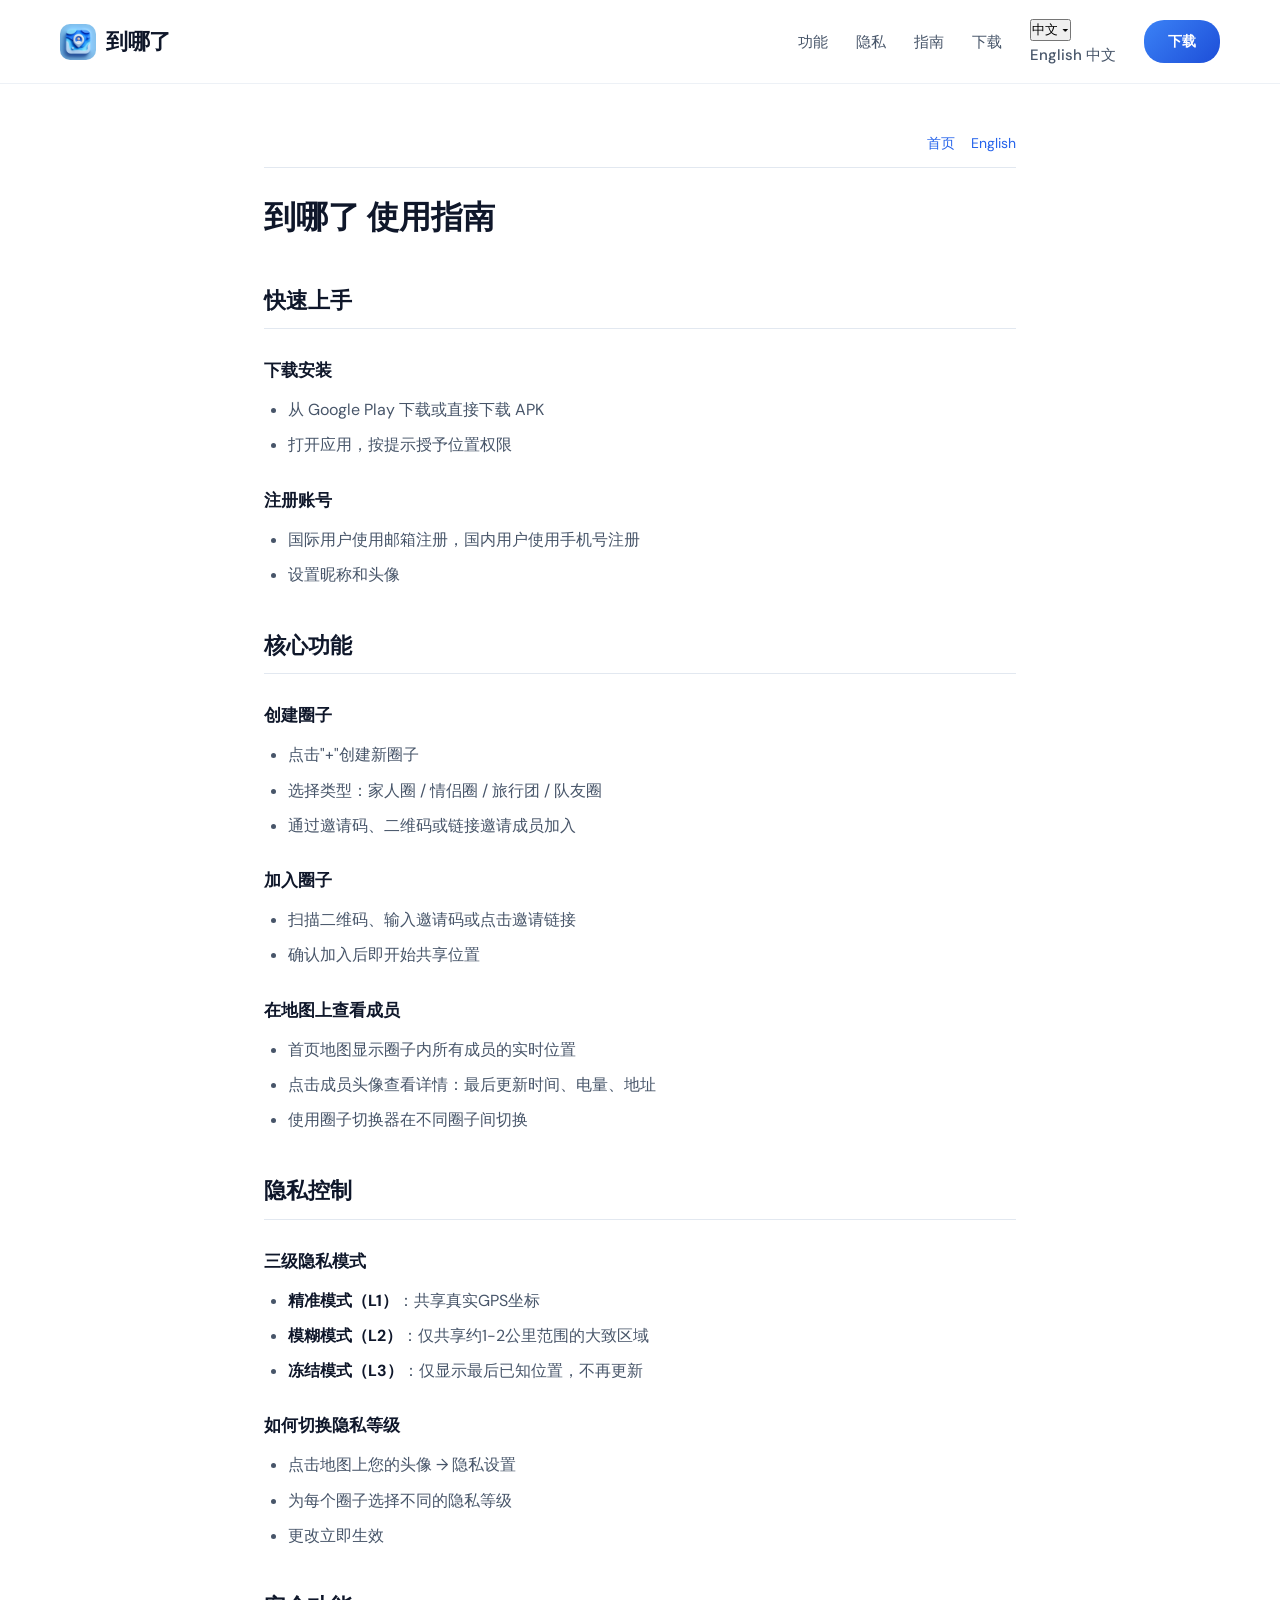
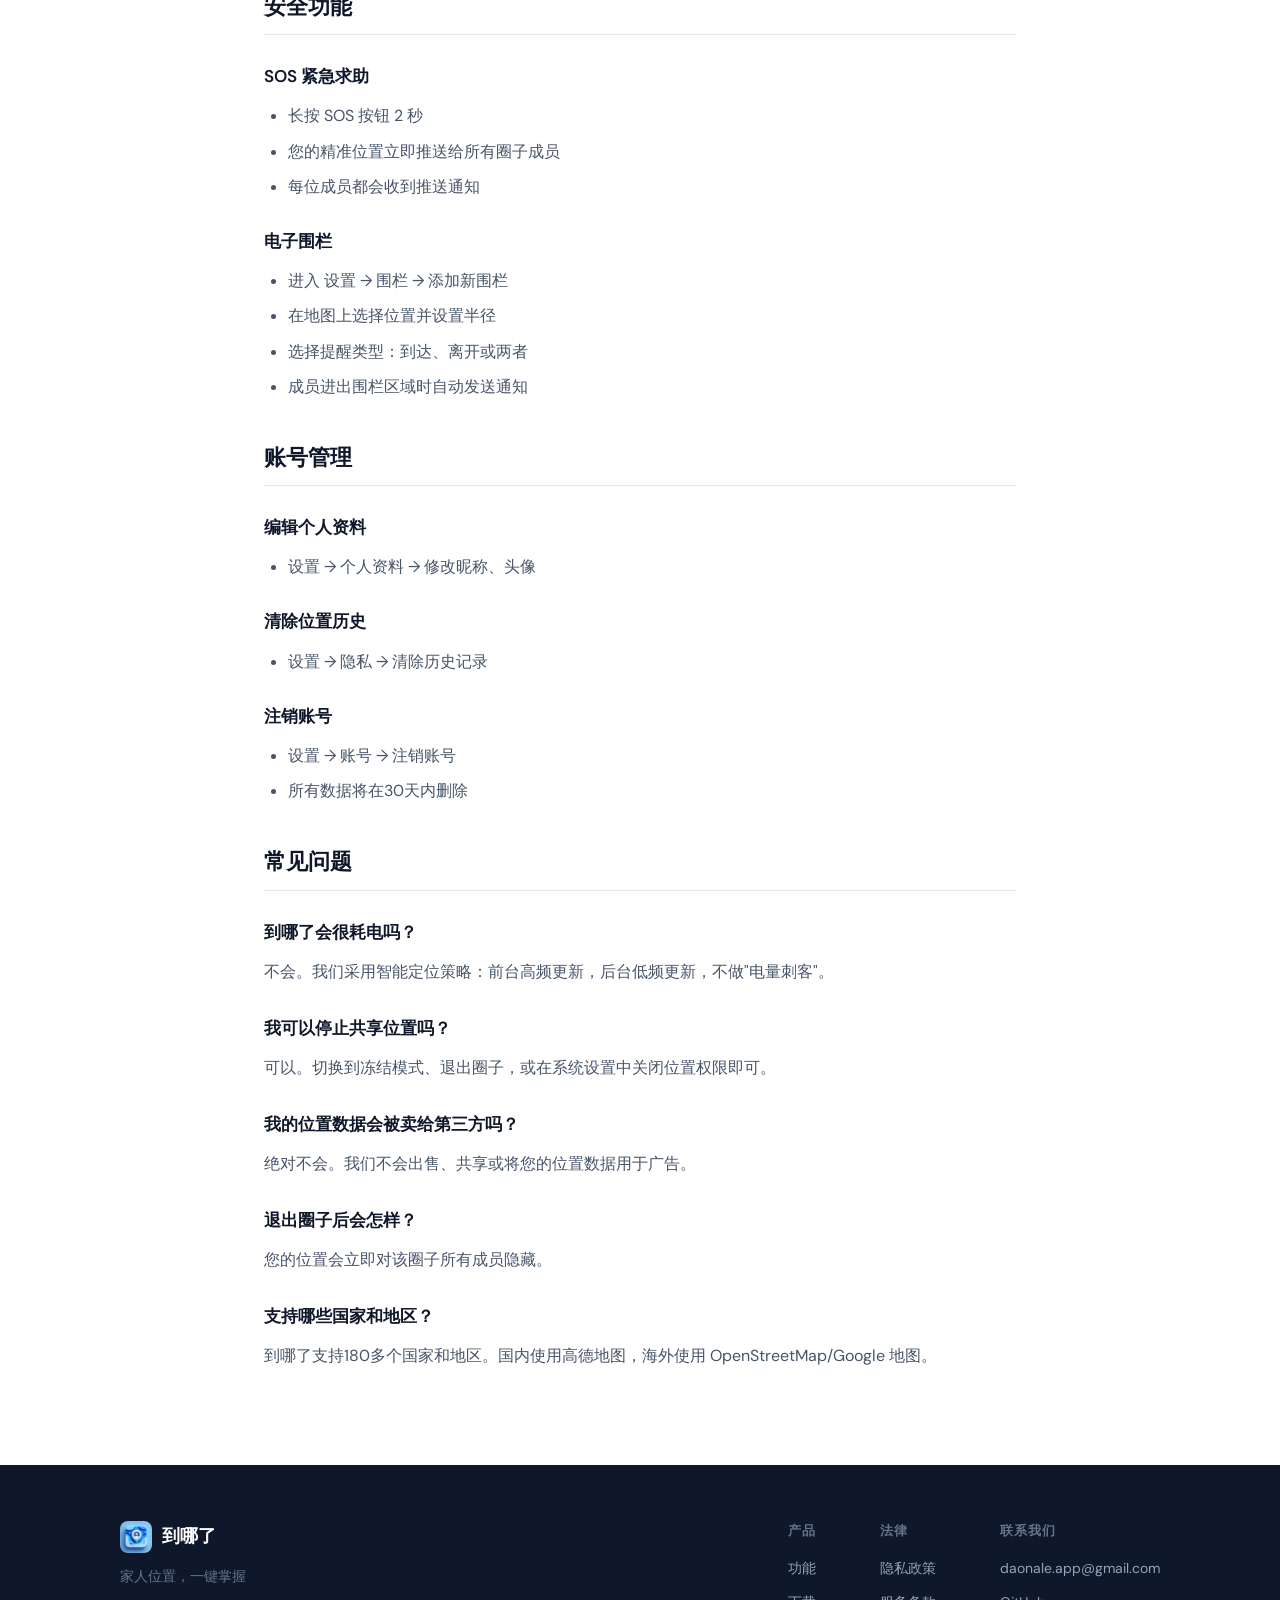
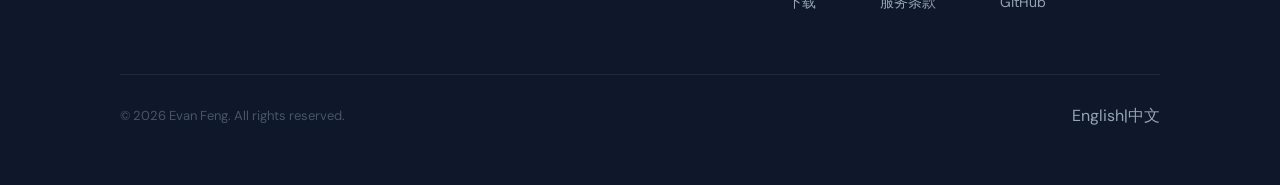
==== guide-zh.html @ 5cad8bc1 "feat: rebrand to NearU, compress icon, add language dropdown, user guide pages, update author to Eva" ====
<!DOCTYPE html>
<html lang="zh-CN">
<head>
    <meta charset="UTF-8">
    <meta name="viewport" content="width=device-width, initial-scale=1.0">
    <title>使用指南 - 到哪了</title>
    <meta name="description" content="到哪了使用指南 — 快速上手、核心功能、隐私控制与常见问题。">
    <link rel="icon" href="favicon-32.png" type="image/png">
    <link rel="preconnect" href="https://fonts.googleapis.com">
    <link rel="preconnect" href="https://fonts.gstatic.com" crossorigin>
    <link href="https://fonts.googleapis.com/css2?family=DM+Sans:ital,opsz,wght@0,9..40,400;0,9..40,500;0,9..40,600;0,9..40,700;1,9..40,400&display=swap" rel="stylesheet">
    <link rel="stylesheet" href="style.css">
</head>
<body>

<!-- Header -->
<header class="header">
    <a href="index-zh.html" class="logo">
        <div class="logo-icon"><img src="icon.png" alt="到哪了"></div>
        <span class="logo-text">到哪了</span>
    </a>
    <nav class="nav">
        <a href="index-zh.html#features">功能</a>
        <a href="privacy-zh.html">隐私</a>
        <a href="guide-zh.html">指南</a>
        <a href="index-zh.html#download">下载</a>
        <div class="lang-dropdown">
            <button class="lang-toggle" aria-label="切换语言">中文 ▾</button>
            <div class="lang-menu">
                <a href="guide.html">English</a>
                <a href="guide-zh.html" class="active">中文</a>
            </div>
        </div>
        <a href="index-zh.html#download" class="btn-download">下载</a>
    </nav>
</header>

<main class="legal-page">

    <div class="legal-lang"><a href="index-zh.html">首页</a><a href="guide.html">English</a></div>

    <h1>到哪了 使用指南</h1>

    <h2>快速上手</h2>

    <h3>下载安装</h3>
    <ul>
        <li>从 Google Play 下载或直接下载 APK</li>
        <li>打开应用，按提示授予位置权限</li>
    </ul>

    <h3>注册账号</h3>
    <ul>
        <li>国际用户使用邮箱注册，国内用户使用手机号注册</li>
        <li>设置昵称和头像</li>
    </ul>

    <h2>核心功能</h2>

    <h3>创建圈子</h3>
    <ul>
        <li>点击"+"创建新圈子</li>
        <li>选择类型：家人圈 / 情侣圈 / 旅行团 / 队友圈</li>
        <li>通过邀请码、二维码或链接邀请成员加入</li>
    </ul>

    <h3>加入圈子</h3>
    <ul>
        <li>扫描二维码、输入邀请码或点击邀请链接</li>
        <li>确认加入后即开始共享位置</li>
    </ul>

    <h3>在地图上查看成员</h3>
    <ul>
        <li>首页地图显示圈子内所有成员的实时位置</li>
        <li>点击成员头像查看详情：最后更新时间、电量、地址</li>
        <li>使用圈子切换器在不同圈子间切换</li>
    </ul>

    <h2>隐私控制</h2>

    <h3>三级隐私模式</h3>
    <ul>
        <li><strong>精准模式（L1）</strong>：共享真实GPS坐标</li>
        <li><strong>模糊模式（L2）</strong>：仅共享约1-2公里范围的大致区域</li>
        <li><strong>冻结模式（L3）</strong>：仅显示最后已知位置，不再更新</li>
    </ul>

    <h3>如何切换隐私等级</h3>
    <ul>
        <li>点击地图上您的头像 &rarr; 隐私设置</li>
        <li>为每个圈子选择不同的隐私等级</li>
        <li>更改立即生效</li>
    </ul>

    <h2>安全功能</h2>

    <h3>SOS 紧急求助</h3>
    <ul>
        <li>长按 SOS 按钮 2 秒</li>
        <li>您的精准位置立即推送给所有圈子成员</li>
        <li>每位成员都会收到推送通知</li>
    </ul>

    <h3>电子围栏</h3>
    <ul>
        <li>进入 设置 &rarr; 围栏 &rarr; 添加新围栏</li>
        <li>在地图上选择位置并设置半径</li>
        <li>选择提醒类型：到达、离开或两者</li>
        <li>成员进出围栏区域时自动发送通知</li>
    </ul>

    <h2>账号管理</h2>

    <h3>编辑个人资料</h3>
    <ul>
        <li>设置 &rarr; 个人资料 &rarr; 修改昵称、头像</li>
    </ul>

    <h3>清除位置历史</h3>
    <ul>
        <li>设置 &rarr; 隐私 &rarr; 清除历史记录</li>
    </ul>

    <h3>注销账号</h3>
    <ul>
        <li>设置 &rarr; 账号 &rarr; 注销账号</li>
        <li>所有数据将在30天内删除</li>
    </ul>

    <h2>常见问题</h2>

    <h3>到哪了会很耗电吗？</h3>
    <p>不会。我们采用智能定位策略：前台高频更新，后台低频更新，不做"电量刺客"。</p>

    <h3>我可以停止共享位置吗？</h3>
    <p>可以。切换到冻结模式、退出圈子，或在系统设置中关闭位置权限即可。</p>

    <h3>我的位置数据会被卖给第三方吗？</h3>
    <p>绝对不会。我们不会出售、共享或将您的位置数据用于广告。</p>

    <h3>退出圈子后会怎样？</h3>
    <p>您的位置会立即对该圈子所有成员隐藏。</p>

    <h3>支持哪些国家和地区？</h3>
    <p>到哪了支持180多个国家和地区。国内使用高德地图，海外使用 OpenStreetMap/Google 地图。</p>

</main>

<!-- Footer -->
<footer class="footer">
    <div class="footer-top">
        <div class="footer-brand">
            <div class="footer-logo"><div class="footer-logo-icon"><img src="icon.png" alt="到哪了"></div><span>到哪了</span></div>
            <div class="footer-tagline">家人位置，一键掌握</div>
        </div>
        <div class="footer-links">
            <div class="footer-col"><h4>产品</h4><a href="index-zh.html#features">功能</a><a href="index-zh.html#download">下载</a></div>
            <div class="footer-col"><h4>法律</h4><a href="privacy-zh.html">隐私政策</a><a href="terms-zh.html">服务条款</a></div>
            <div class="footer-col"><h4>联系我们</h4><a href="mailto:daonale.app@gmail.com">daonale.app@gmail.com</a><a href="https://github.com/fenghc66">GitHub</a></div>
        </div>
    </div>
    <div class="footer-divider"></div>
    <div class="footer-bottom">
        <p>&copy; 2026 Evan Feng. All rights reserved.</p>
        <div class="footer-lang"><a href="index.html">English</a><span>|</span><a href="index-zh.html">中文</a></div>
    </div>
</footer>
</body>
</html>
---- style.css ----
/* ── NearU Global Theme — Blue (matches app icon) ── */
:root {
    --blue-50: #EFF6FF;
    --blue-100: #DBEAFE;
    --blue-200: #BFDBFE;
    --blue-300: #93C5FD;
    --blue-400: #60A5FA;
    --blue-500: #3B82F6;
    --blue-600: #2563EB;
    --blue-700: #1D4ED8;
    --blue-800: #1E40AF;
    --blue-900: #1E3A5F;
    --sky-100: #E0F2FE;
    --sky-200: #BAE6FD;
    --sky-400: #38BDF8;
    --text-primary: #0F172A;
    --text-secondary: #475569;
    --text-muted: #94A3B8;
    --bg-page: #FFFFFF;
    --bg-soft: #F8FAFF;
    --border-light: #E2E8F0;
    --green: #22C55E;
    --red: #EF4444;
    --amber: #F59E0B;
}

* { margin: 0; padding: 0; box-sizing: border-box; }
body { font-family: 'DM Sans', -apple-system, BlinkMacSystemFont, 'Segoe UI', sans-serif; color: var(--text-primary); line-height: 1.6; -webkit-font-smoothing: antialiased; }
a { text-decoration: none; color: inherit; }

/* ── Shared Header ── */
.header { display: flex; justify-content: space-between; align-items: center; padding: 16px 60px; position: sticky; top: 0; z-index: 100; backdrop-filter: blur(16px); background: rgba(255,255,255,0.88); border-bottom: 1px solid rgba(226,232,240,0.6); }
.logo { display: flex; align-items: center; gap: 10px; }
.logo-icon { width: 36px; height: 36px; border-radius: 10px; overflow: hidden; }
.logo-icon img { width: 100%; height: 100%; object-fit: cover; }
.logo-text { font-size: 22px; font-weight: 700; color: var(--text-primary); letter-spacing: -0.5px; }
.nav { display: flex; align-items: center; gap: 28px; }
.nav a { font-size: 15px; font-weight: 500; color: var(--text-secondary); transition: color 0.2s; }
.nav a:hover { color: var(--blue-600); }
.nav .btn-download { padding: 10px 24px; border-radius: 20px; background: linear-gradient(135deg, var(--blue-500), var(--blue-700)); color: #fff; font-weight: 600; font-size: 14px; transition: transform 0.2s, box-shadow 0.2s; }
.nav .btn-download:hover { transform: translateY(-1px); box-shadow: 0 4px 16px rgba(59,130,246,0.4); }

/* ── Shared Footer ── */
.footer { padding: 56px 120px; background: var(--text-primary); color: #94A3B8; }
.footer-top { display: flex; justify-content: space-between; margin-bottom: 48px; }
.footer-brand { display: flex; flex-direction: column; gap: 12px; }
.footer-logo { display: flex; align-items: center; gap: 10px; }
.footer-logo-icon { width: 32px; height: 32px; border-radius: 8px; overflow: hidden; }
.footer-logo-icon img { width: 100%; height: 100%; object-fit: cover; }
.footer-logo span { font-size: 18px; font-weight: 700; color: #fff; }
.footer-tagline { font-size: 14px; color: #64748B; }
.footer-links { display: flex; gap: 64px; }
.footer-col h4 { font-size: 13px; font-weight: 700; color: #64748B; letter-spacing: 1px; margin-bottom: 18px; text-transform: uppercase; }
.footer-col a { display: block; font-size: 14px; color: #94A3B8; margin-bottom: 14px; line-height: 1.4; transition: color 0.2s; }
.footer-col a:hover { color: var(--blue-400); }
.footer-divider { height: 1px; background: #1E293B; margin-bottom: 28px; }
.footer-bottom { display: flex; justify-content: space-between; align-items: center; }
.footer-bottom p { font-size: 13px; color: #475569; }
/* ── Language Dropdown (shared header + footer) ── */
.lang-dropdown { position: relative; }
.lang-dropdown-toggle { display: flex; align-items: center; gap: 4px; cursor: pointer; font-size: 14px; font-weight: 500; color: var(--text-secondary); padding: 6px 12px; border-radius: 8px; border: 1px solid var(--border-light); background: transparent; transition: border-color 0.2s, color 0.2s; }
.lang-dropdown-toggle:hover { border-color: var(--blue-400); color: var(--blue-600); }
.lang-dropdown-toggle svg { width: 16px; height: 16px; }
.lang-dropdown-toggle .arrow { font-size: 10px; margin-left: 2px; }
.lang-dropdown-menu { display: none; position: absolute; right: 0; top: calc(100% + 6px); background: #fff; border: 1px solid var(--border-light); border-radius: 10px; box-shadow: 0 8px 24px rgba(0,0,0,0.1); min-width: 140px; z-index: 200; overflow: hidden; }
.lang-dropdown:hover .lang-dropdown-menu { display: block; }
.lang-dropdown-menu a { display: block; padding: 10px 16px; font-size: 14px; font-weight: 500; color: var(--text-secondary); transition: background 0.15s, color 0.15s; }
.lang-dropdown-menu a:hover { background: var(--blue-50); color: var(--blue-600); }
.lang-dropdown-menu a.active { color: var(--blue-600); font-weight: 600; }
/* Footer variant */
.footer .lang-dropdown-toggle { color: #94A3B8; border-color: #1E293B; }
.footer .lang-dropdown-toggle:hover { border-color: var(--blue-400); color: var(--blue-400); }
.footer .lang-dropdown-menu { background: #1E293B; border-color: #334155; bottom: calc(100% + 6px); top: auto; }
.footer .lang-dropdown-menu a { color: #94A3B8; }
.footer .lang-dropdown-menu a:hover { background: #334155; color: var(--blue-400); }
.footer .lang-dropdown-menu a.active { color: var(--blue-400); }

/* ── Legal Pages (privacy, terms) ── */
.legal-page { max-width: 800px; margin: 0 auto; padding: 48px 24px 80px; }
.legal-page h1 { font-size: 32px; font-weight: 700; margin-bottom: 8px; }
.legal-page .meta { color: var(--text-muted); font-size: 14px; margin-bottom: 40px; padding-bottom: 24px; border-bottom: 1px solid var(--border-light); }
.legal-page h2 { font-size: 22px; font-weight: 700; margin-top: 40px; margin-bottom: 16px; padding-bottom: 10px; border-bottom: 1px solid var(--border-light); color: var(--text-primary); }
.legal-page h3 { font-size: 17px; font-weight: 600; margin-top: 28px; margin-bottom: 12px; color: var(--text-primary); }
.legal-page p { margin-bottom: 14px; color: var(--text-secondary); line-height: 1.8; }
.legal-page ul, .legal-page ol { margin-bottom: 14px; padding-left: 24px; color: var(--text-secondary); }
.legal-page li { margin-bottom: 8px; line-height: 1.7; }
.legal-page strong { color: var(--text-primary); }
.legal-page table { width: 100%; border-collapse: collapse; margin: 20px 0; font-size: 14px; }
.legal-page th, .legal-page td { border: 1px solid var(--border-light); padding: 12px 14px; text-align: left; }
.legal-page th { background: var(--bg-soft); font-weight: 600; color: var(--text-primary); }
.legal-page tr:nth-child(even) { background: #FAFBFF; }
.legal-page a { color: var(--blue-600); }
.legal-page a:hover { text-decoration: underline; }
.legal-page .commitment { background: var(--blue-50); border-left: 4px solid var(--blue-500); padding: 16px 20px; margin: 16px 0; border-radius: 0 8px 8px 0; }
.legal-page .commitment p { color: var(--text-primary); }
.legal-lang { text-align: right; font-size: 14px; margin-bottom: 24px; padding-bottom: 12px; border-bottom: 1px solid var(--border-light); }
.legal-lang a { color: var(--blue-600); margin-left: 16px; }
.legal-lang a:hover { text-decoration: underline; }

/* ── Responsive ── */
@media (max-width: 1024px) {
    .header { padding: 16px 30px; }
    .footer { padding: 40px 40px; }
    .footer-links { gap: 40px; }
    .legal-page { padding: 32px 20px 60px; }
}
@media (max-width: 768px) {
    .header { padding: 12px 20px; }
    .nav a:not(.btn-download) { display: none; }
    .footer { padding: 32px 20px; }
    .footer-top { flex-direction: column; gap: 32px; }
    .footer-links { gap: 32px; }
    .legal-page h1 { font-size: 24px; }
    .legal-page h2 { font-size: 18px; }
    .legal-page table { font-size: 12px; }
    .legal-page th, .legal-page td { padding: 8px 10px; }
}
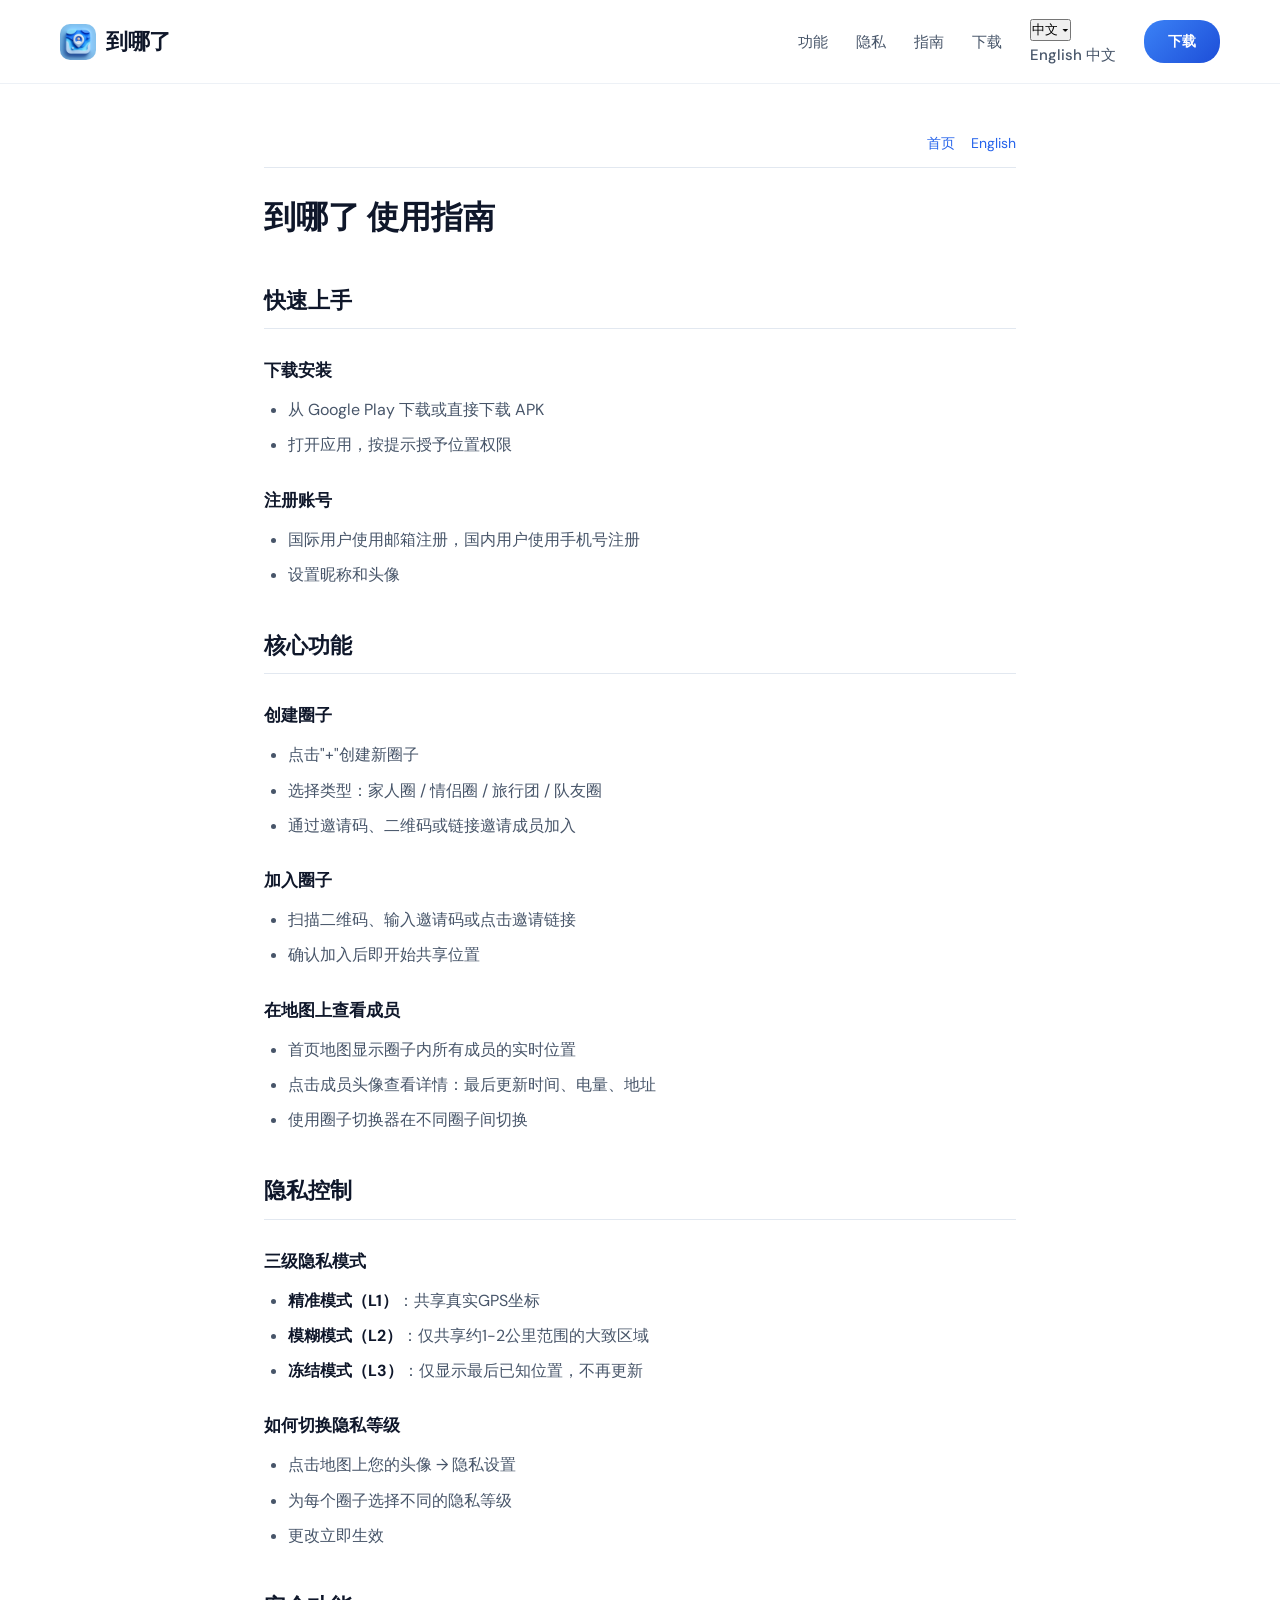
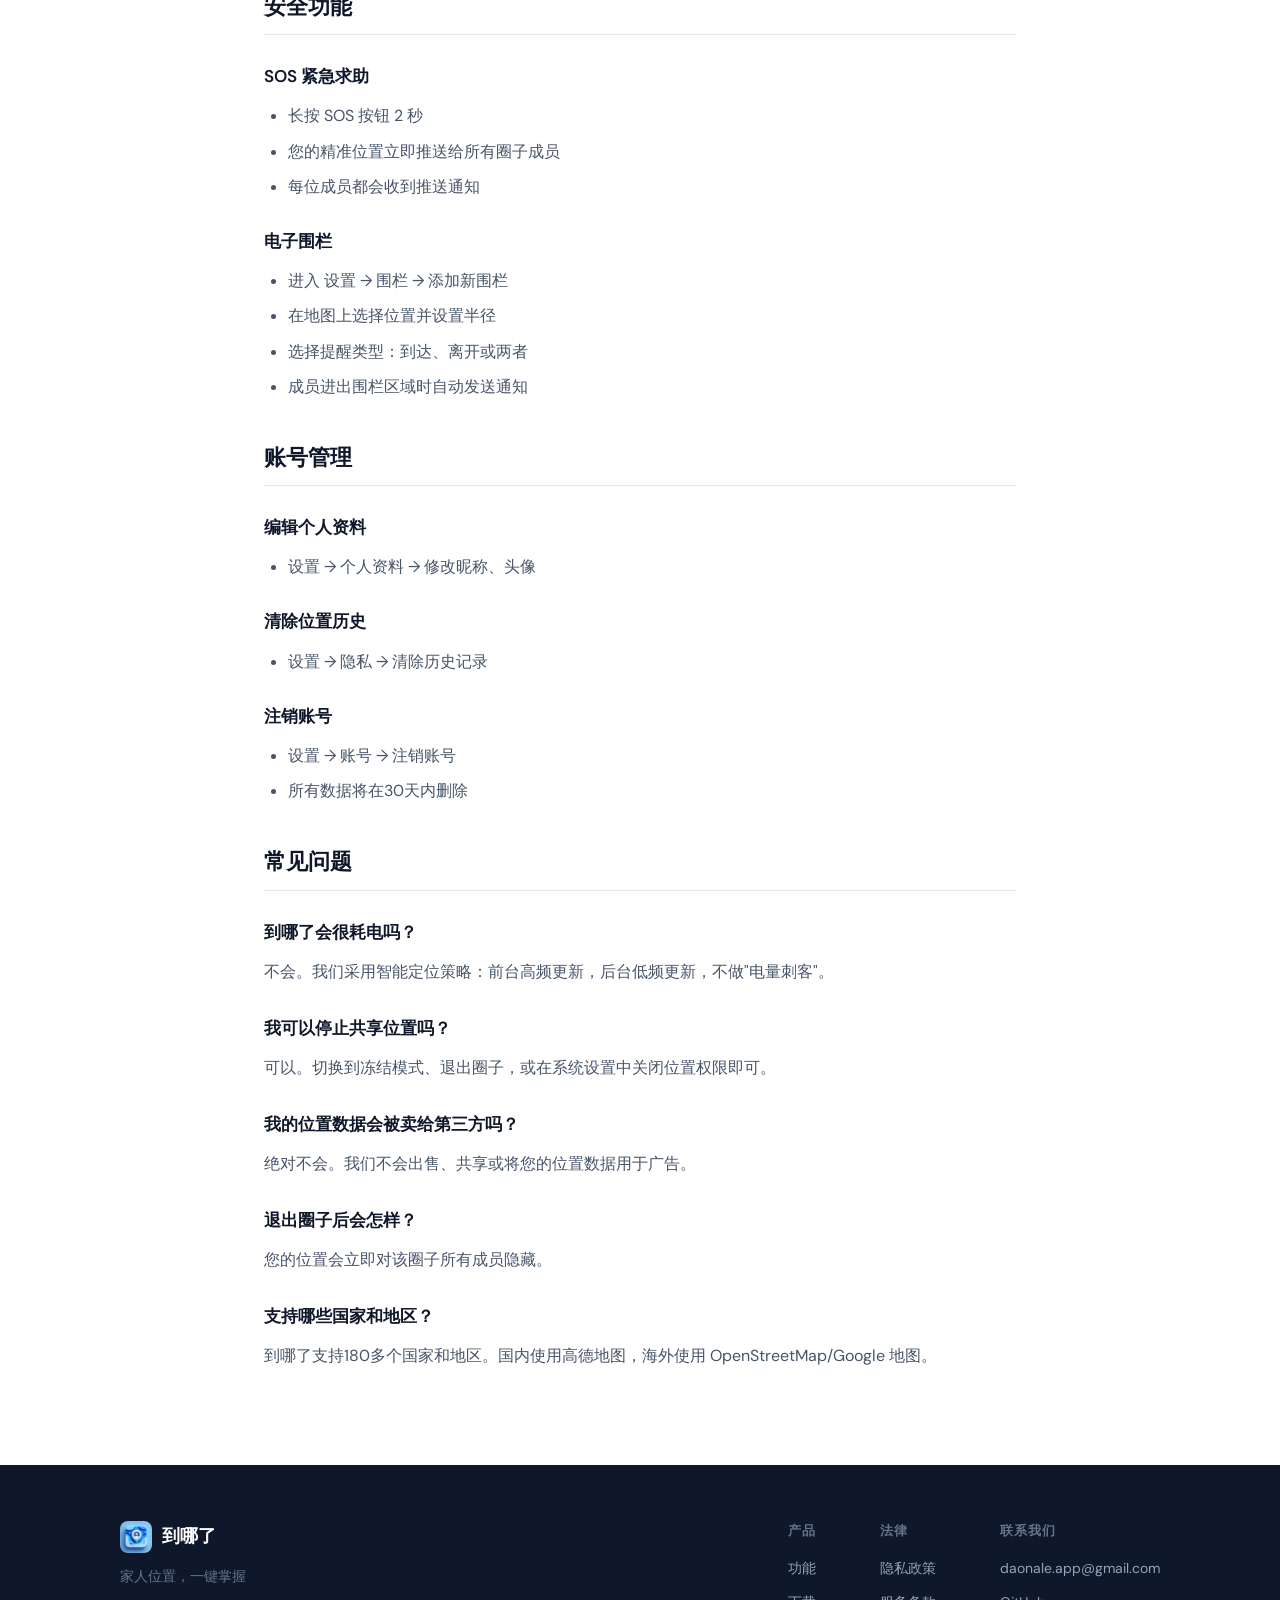
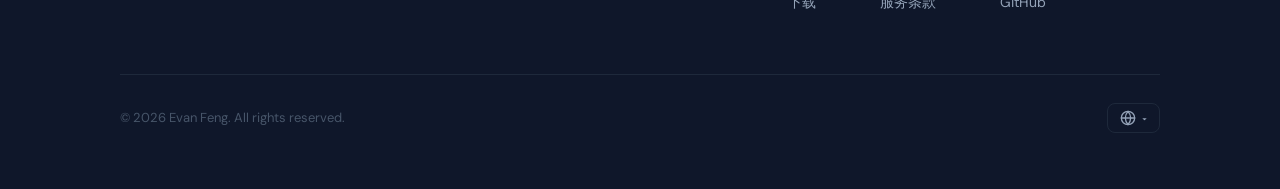
==== commit 4d67d516: "fix: update guide pages footer to use language dropdown" ====
--- a/guide-zh.html
+++ b/guide-zh.html
@@ -163,7 +163,7 @@
     <div class="footer-divider"></div>
     <div class="footer-bottom">
         <p>&copy; 2026 Evan Feng. All rights reserved.</p>
-        <div class="footer-lang"><a href="index.html">English</a><span>|</span><a href="index-zh.html">中文</a></div>
+        <div class="lang-dropdown"><button class="lang-dropdown-toggle"><svg xmlns="http://www.w3.org/2000/svg" viewBox="0 0 24 24" fill="none" stroke="currentColor" stroke-width="2" stroke-linecap="round" stroke-linejoin="round"><circle cx="12" cy="12" r="10"/><line x1="2" y1="12" x2="22" y2="12"/><path d="M12 2a15.3 15.3 0 0 1 4 10 15.3 15.3 0 0 1-4 10 15.3 15.3 0 0 1-4-10 15.3 15.3 0 0 1 4-10z"/></svg><span class="arrow">&#9662;</span></button><div class="lang-dropdown-menu"><a href="guide.html">English</a><a href="guide-zh.html" class="active">中文</a></div></div>
     </div>
 </footer>
 </body>
